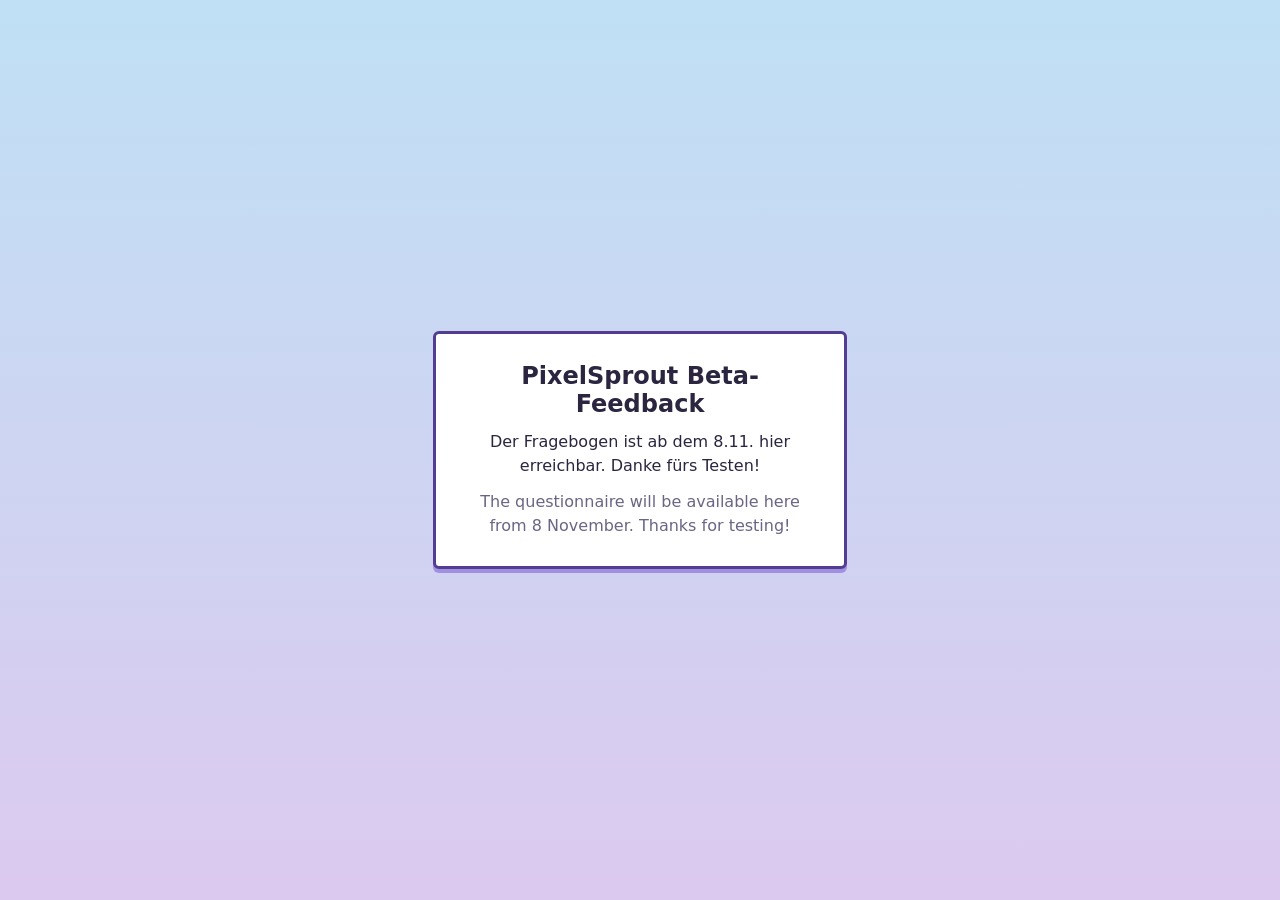
==== umfrage/index.html @ 31a5e8e2 "Survey page /umfrage: placeholder now, forwards to the questionnaire once its link is set" ====
<!doctype html>
<html lang="de">
<head>
  <meta charset="utf-8">
  <meta name="viewport" content="width=device-width, initial-scale=1">
  <title>PixelSprout Beta-Feedback</title>
  <meta name="robots" content="noindex">
  <!-- Once the questionnaire is published, put its link into FORM_URL:
       the page then forwards straight to it. Empty = placeholder text. -->
  <script>
    var FORM_URL = '';
    if (FORM_URL) location.replace(FORM_URL);
  </script>
  <style>
    body { margin: 0; min-height: 100vh; display: flex; align-items: center; justify-content: center;
      background: linear-gradient(#BFE0F5, #DCC9F0); font-family: system-ui, sans-serif; color: #2b2540; }
    .box { background: #fff; border: 3px solid #543d90; border-radius: 6px; padding: 28px 24px; margin: 16px;
      max-width: 360px; text-align: center; box-shadow: 0 4px 0 #9f90e0; }
    h1 { font-size: 24px; margin: 0 0 12px; }
    p { margin: 0; line-height: 1.5; }
  </style>
</head>
<body>
  <div class="box">
    <h1>PixelSprout Beta-Feedback</h1>
    <p>Der Fragebogen ist ab dem 8.11. hier erreichbar. Danke fürs Testen!</p>
    <p style="margin-top:12px;color:#6b6585">The questionnaire will be available here from 8 November. Thanks for testing!</p>
  </div>
</body>
</html>
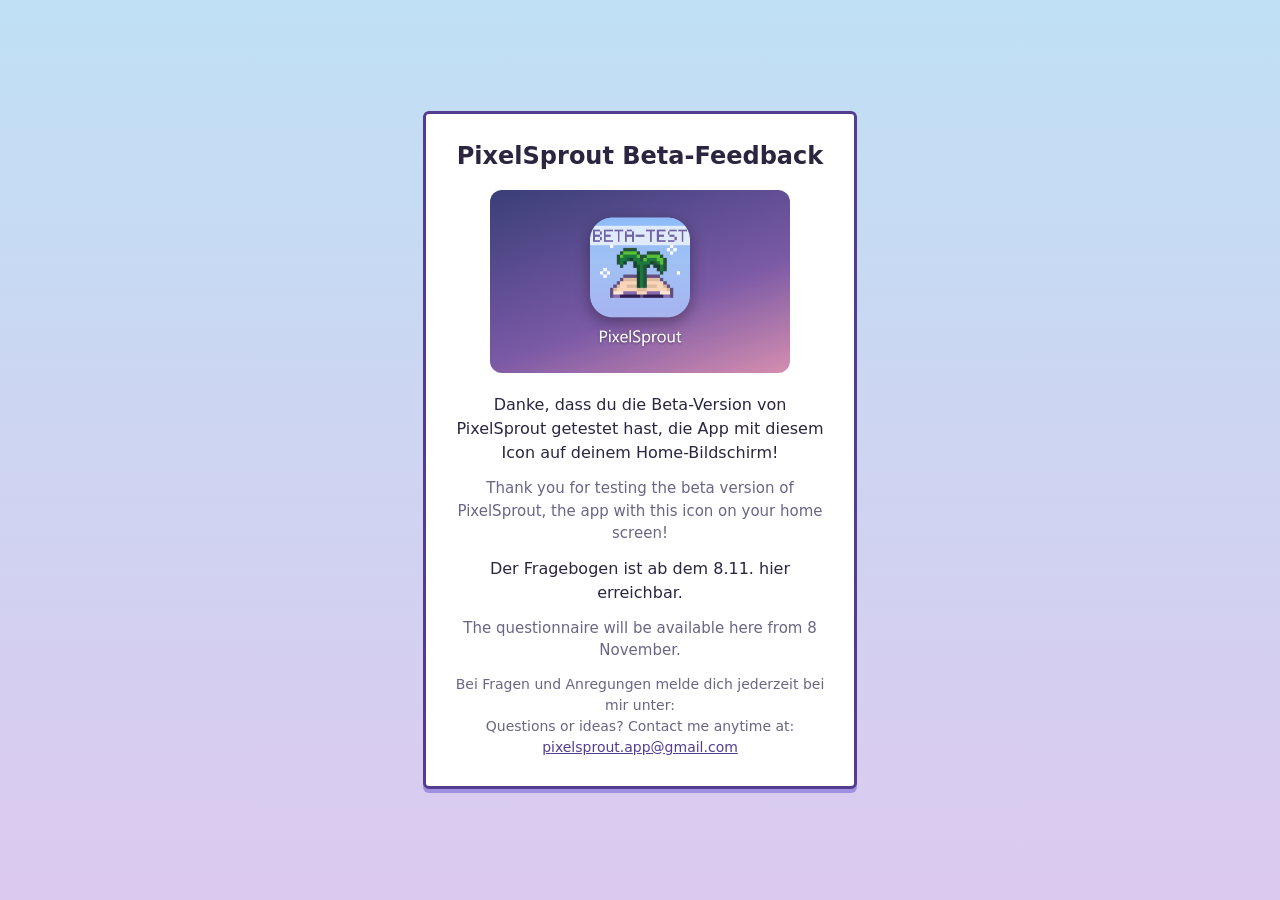
==== commit 36541c56: "Survey page: beta icon picture with thanks, button once the form link is set, contact email" ====
--- a/umfrage/index.html
+++ b/umfrage/index.html
@@ -5,26 +5,50 @@
   <meta name="viewport" content="width=device-width, initial-scale=1">
   <title>PixelSprout Beta-Feedback</title>
   <meta name="robots" content="noindex">
-  <!-- Once the questionnaire is published, put its link into FORM_URL:
-       the page then forwards straight to it. Empty = placeholder text. -->
-  <script>
-    var FORM_URL = '';
-    if (FORM_URL) location.replace(FORM_URL);
-  </script>
   <style>
     body { margin: 0; min-height: 100vh; display: flex; align-items: center; justify-content: center;
       background: linear-gradient(#BFE0F5, #DCC9F0); font-family: system-ui, sans-serif; color: #2b2540; }
     .box { background: #fff; border: 3px solid #543d90; border-radius: 6px; padding: 28px 24px; margin: 16px;
-      max-width: 360px; text-align: center; box-shadow: 0 4px 0 #9f90e0; }
-    h1 { font-size: 24px; margin: 0 0 12px; }
-    p { margin: 0; line-height: 1.5; }
+      max-width: 380px; text-align: center; box-shadow: 0 4px 0 #9f90e0; }
+    h1 { font-size: 24px; margin: 0 0 16px; }
+    p { margin: 0 0 12px; line-height: 1.5; }
+    .en { color: #6b6585; font-size: 15px; }
+    img { width: 100%; max-width: 300px; border-radius: 12px; margin: 4px 0 16px; }
+    .button { display: inline-block; margin: 8px 0 16px; padding: 12px 22px; background: #efeaff; color: #2b2540;
+      border: 3px solid #a98cf5; border-bottom-width: 6px; border-radius: 4px; font-weight: 700; text-decoration: none; }
+    .contact { font-size: 14px; color: #6b6585; margin: 0; }
+    .contact a { color: #543d90; }
+    [hidden] { display: none; }
   </style>
 </head>
 <body>
   <div class="box">
     <h1>PixelSprout Beta-Feedback</h1>
-    <p>Der Fragebogen ist ab dem 8.11. hier erreichbar. Danke fürs Testen!</p>
-    <p style="margin-top:12px;color:#6b6585">The questionnaire will be available here from 8 November. Thanks for testing!</p>
+    <img src="../img/umfrage_homescreen_icon.png" alt="Das PixelSprout-Icon mit dem Schriftzug BETA-TEST auf dem Home-Bildschirm">
+    <p>Danke, dass du die Beta-Version von PixelSprout getestet hast, die App mit diesem Icon auf deinem Home-Bildschirm!</p>
+    <p class="en">Thank you for testing the beta version of PixelSprout, the app with this icon on your home screen!</p>
+
+    <!-- Once the questionnaire is published, put its link (ending in
+         /viewform) into FORM_URL: the button then appears. Empty = the
+         "available from 8 November" note. -->
+    <div id="soon">
+      <p>Der Fragebogen ist ab dem 8.11. hier erreichbar.</p>
+      <p class="en">The questionnaire will be available here from 8 November.</p>
+    </div>
+    <a id="form" class="button" hidden>Zum Fragebogen / Open questionnaire</a>
+
+    <p class="contact">Bei Fragen und Anregungen melde dich jederzeit bei mir unter:<br>
+      Questions or ideas? Contact me anytime at:<br>
+      <a href="mailto:pixelsprout.app@gmail.com">pixelsprout.app@gmail.com</a></p>
   </div>
+  <script>
+    var FORM_URL = '';
+    if (FORM_URL) {
+      var link = document.getElementById('form');
+      link.href = FORM_URL;
+      link.hidden = false;
+      document.getElementById('soon').hidden = true;
+    }
+  </script>
 </body>
 </html>
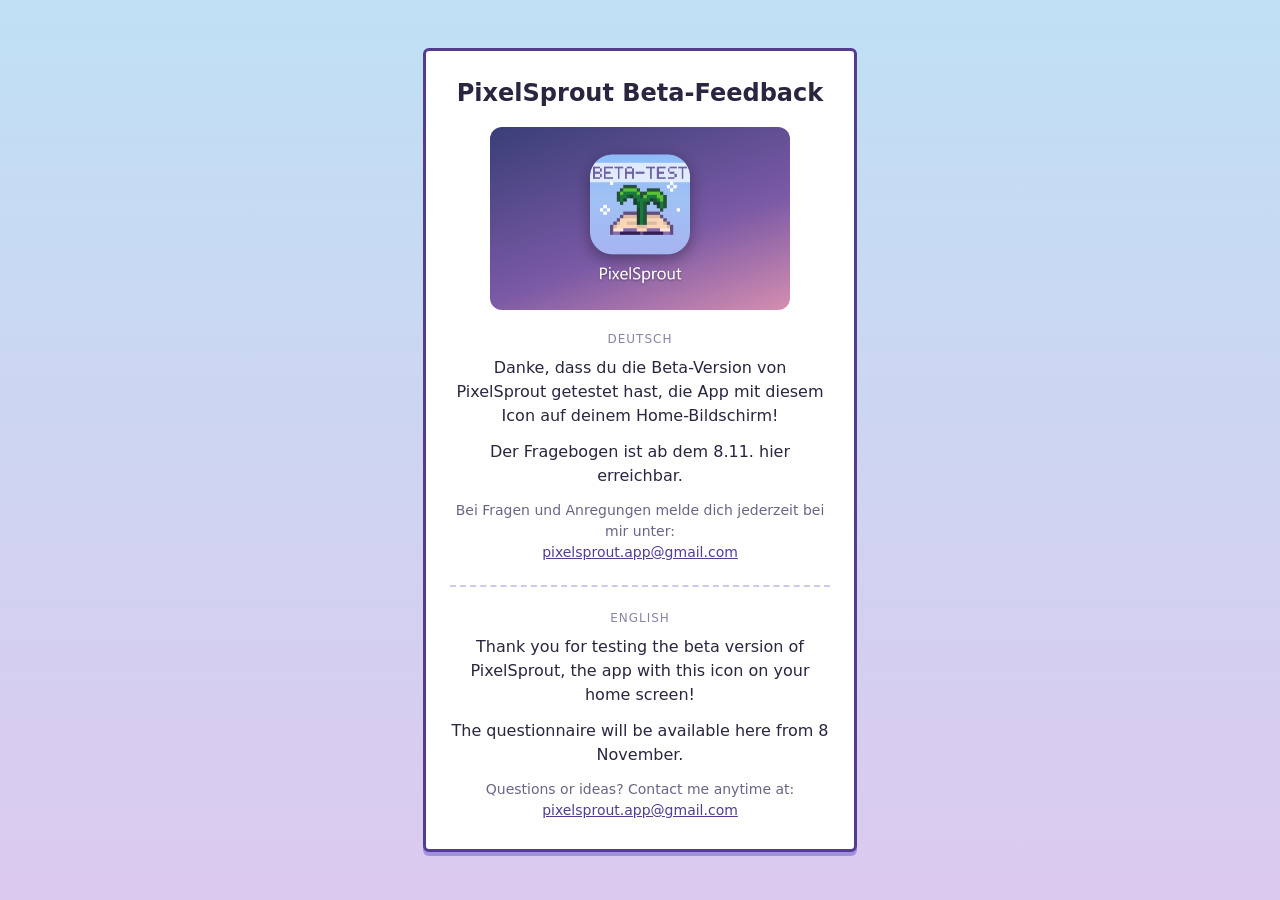
==== commit 3c446b0f: "Survey page: German and English as separate sections" ====
--- a/umfrage/index.html
+++ b/umfrage/index.html
@@ -12,9 +12,10 @@
       max-width: 380px; text-align: center; box-shadow: 0 4px 0 #9f90e0; }
     h1 { font-size: 24px; margin: 0 0 16px; }
     p { margin: 0 0 12px; line-height: 1.5; }
-    .en { color: #6b6585; font-size: 15px; }
     img { width: 100%; max-width: 300px; border-radius: 12px; margin: 4px 0 16px; }
-    .button { display: inline-block; margin: 8px 0 16px; padding: 12px 22px; background: #efeaff; color: #2b2540;
+    hr { border: none; border-top: 2px dashed #cfc8e8; margin: 22px 0; }
+    .lang { font-size: 12px; letter-spacing: 1px; color: #8a83a3; margin: 0 0 8px; }
+    .button { display: inline-block; margin: 4px 0 14px; padding: 12px 22px; background: #efeaff; color: #2b2540;
       border: 3px solid #a98cf5; border-bottom-width: 6px; border-radius: 4px; font-weight: 700; text-decoration: none; }
     .contact { font-size: 14px; color: #6b6585; margin: 0; }
     .contact a { color: #543d90; }
@@ -25,29 +26,36 @@
   <div class="box">
     <h1>PixelSprout Beta-Feedback</h1>
     <img src="../img/umfrage_homescreen_icon.png" alt="Das PixelSprout-Icon mit dem Schriftzug BETA-TEST auf dem Home-Bildschirm">
-    <p>Danke, dass du die Beta-Version von PixelSprout getestet hast, die App mit diesem Icon auf deinem Home-Bildschirm!</p>
-    <p class="en">Thank you for testing the beta version of PixelSprout, the app with this icon on your home screen!</p>
 
-    <!-- Once the questionnaire is published, put its link (ending in
-         /viewform) into FORM_URL: the button then appears. Empty = the
-         "available from 8 November" note. -->
-    <div id="soon">
-      <p>Der Fragebogen ist ab dem 8.11. hier erreichbar.</p>
-      <p class="en">The questionnaire will be available here from 8 November.</p>
-    </div>
-    <a id="form" class="button" hidden>Zum Fragebogen / Open questionnaire</a>
+    <!-- Each language has the same parts: thanks, then either the
+         "available from 8 November" note or the button, then contact. -->
+    <section lang="de">
+      <p class="lang">DEUTSCH</p>
+      <p>Danke, dass du die Beta-Version von PixelSprout getestet hast, die App mit diesem Icon auf deinem Home-Bildschirm!</p>
+      <p class="soon">Der Fragebogen ist ab dem 8.11. hier erreichbar.</p>
+      <a class="button form" hidden>Zum Fragebogen</a>
+      <p class="contact">Bei Fragen und Anregungen melde dich jederzeit bei mir unter:<br>
+        <a href="mailto:pixelsprout.app@gmail.com">pixelsprout.app@gmail.com</a></p>
+    </section>
 
-    <p class="contact">Bei Fragen und Anregungen melde dich jederzeit bei mir unter:<br>
-      Questions or ideas? Contact me anytime at:<br>
-      <a href="mailto:pixelsprout.app@gmail.com">pixelsprout.app@gmail.com</a></p>
+    <hr>
+
+    <section lang="en">
+      <p class="lang">ENGLISH</p>
+      <p>Thank you for testing the beta version of PixelSprout, the app with this icon on your home screen!</p>
+      <p class="soon">The questionnaire will be available here from 8 November.</p>
+      <a class="button form" hidden>Open questionnaire</a>
+      <p class="contact">Questions or ideas? Contact me anytime at:<br>
+        <a href="mailto:pixelsprout.app@gmail.com">pixelsprout.app@gmail.com</a></p>
+    </section>
   </div>
   <script>
+    // Once the questionnaire is published, put its link (ending in
+    // /viewform) here: the buttons then replace the "from 8 November" notes.
     var FORM_URL = '';
     if (FORM_URL) {
-      var link = document.getElementById('form');
-      link.href = FORM_URL;
-      link.hidden = false;
-      document.getElementById('soon').hidden = true;
+      document.querySelectorAll('.form').forEach(function (a) { a.href = FORM_URL; a.hidden = false; });
+      document.querySelectorAll('.soon').forEach(function (p) { p.hidden = true; });
     }
   </script>
 </body>
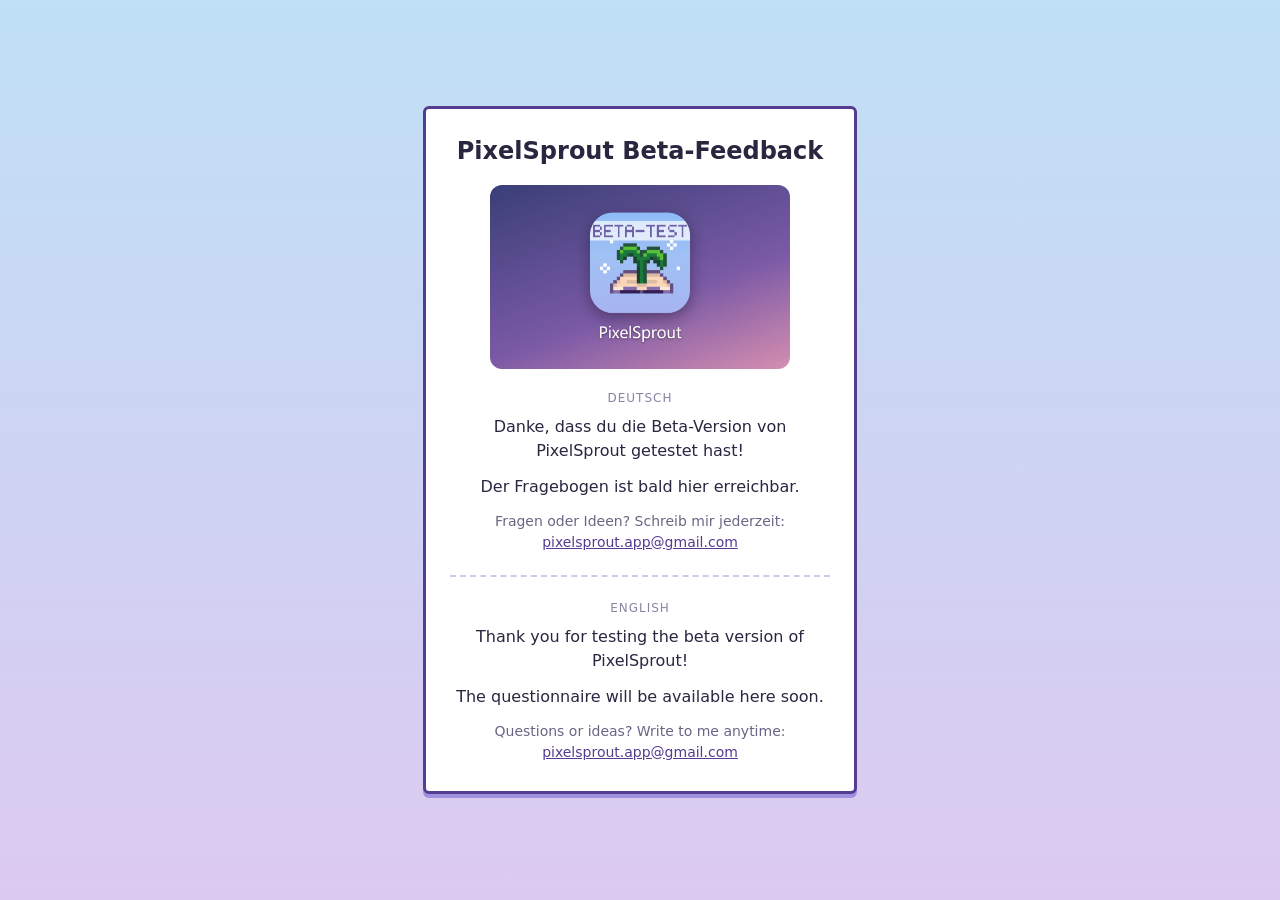
==== commit d38ff59a: "Survey page: shorter thanks, 'available soon', shorter contact line" ====
--- a/umfrage/index.html
+++ b/umfrage/index.html
@@ -28,13 +28,13 @@
     <img src="../img/umfrage_homescreen_icon.png" alt="Das PixelSprout-Icon mit dem Schriftzug BETA-TEST auf dem Home-Bildschirm">
 
     <!-- Each language has the same parts: thanks, then either the
-         "available from 8 November" note or the button, then contact. -->
+         "available soon" note or the button, then contact. -->
     <section lang="de">
       <p class="lang">DEUTSCH</p>
-      <p>Danke, dass du die Beta-Version von PixelSprout getestet hast, die App mit diesem Icon auf deinem Home-Bildschirm!</p>
-      <p class="soon">Der Fragebogen ist ab dem 8.11. hier erreichbar.</p>
+      <p>Danke, dass du die Beta-Version von PixelSprout getestet hast!</p>
+      <p class="soon">Der Fragebogen ist bald hier erreichbar.</p>
       <a class="button form" hidden>Zum Fragebogen</a>
-      <p class="contact">Bei Fragen und Anregungen melde dich jederzeit bei mir unter:<br>
+      <p class="contact">Fragen oder Ideen? Schreib mir jederzeit:<br>
         <a href="mailto:pixelsprout.app@gmail.com">pixelsprout.app@gmail.com</a></p>
     </section>
 
@@ -42,16 +42,16 @@
 
     <section lang="en">
       <p class="lang">ENGLISH</p>
-      <p>Thank you for testing the beta version of PixelSprout, the app with this icon on your home screen!</p>
-      <p class="soon">The questionnaire will be available here from 8 November.</p>
+      <p>Thank you for testing the beta version of PixelSprout!</p>
+      <p class="soon">The questionnaire will be available here soon.</p>
       <a class="button form" hidden>Open questionnaire</a>
-      <p class="contact">Questions or ideas? Contact me anytime at:<br>
+      <p class="contact">Questions or ideas? Write to me anytime:<br>
         <a href="mailto:pixelsprout.app@gmail.com">pixelsprout.app@gmail.com</a></p>
     </section>
   </div>
   <script>
     // Once the questionnaire is published, put its link (ending in
-    // /viewform) here: the buttons then replace the "from 8 November" notes.
+    // /viewform) here: the buttons then replace the "available soon" notes.
     var FORM_URL = '';
     if (FORM_URL) {
       document.querySelectorAll('.form').forEach(function (a) { a.href = FORM_URL; a.hidden = false; });
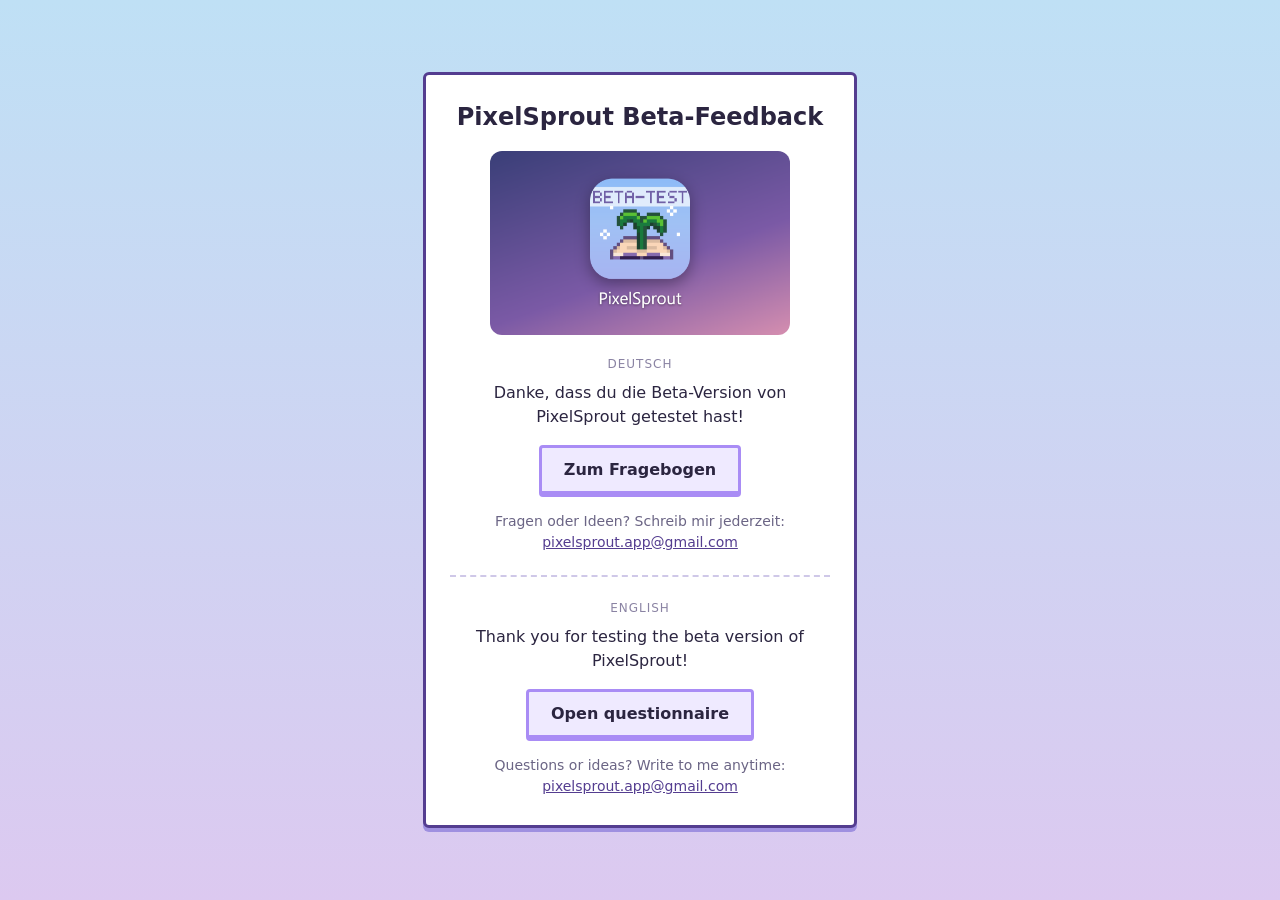
==== commit 10875af7: "Survey page: link the German and the English questionnaire" ====
--- a/umfrage/index.html
+++ b/umfrage/index.html
@@ -50,13 +50,21 @@
     </section>
   </div>
   <script>
-    // Once the questionnaire is published, put its link (ending in
-    // /viewform) here: the buttons then replace the "available soon" notes.
-    var FORM_URL = '';
-    if (FORM_URL) {
-      document.querySelectorAll('.form').forEach(function (a) { a.href = FORM_URL; a.hidden = false; });
-      document.querySelectorAll('.soon').forEach(function (p) { p.hidden = true; });
-    }
+    // One questionnaire per language (Google Forms, /viewform links). A
+    // section's button appears as soon as its link is set; empty = the
+    // "available soon" note stays.
+    var FORM_URLS = {
+      de: 'https://docs.google.com/forms/d/e/1FAIpQLSfa6N2X0ScjmehuQzqrPPVV2UKqs3rhAV2LBuLgjzL3aRjYoA/viewform',
+      en: 'https://docs.google.com/forms/d/e/1FAIpQLScbrA1gHw9gpwb5ANKBEgY83mrZz1gbPIEGtNFG-WfKLCmwHA/viewform',
+    };
+    document.querySelectorAll('section[lang]').forEach(function (section) {
+      var url = FORM_URLS[section.lang];
+      if (!url) return;
+      var link = section.querySelector('.form');
+      link.href = url;
+      link.hidden = false;
+      section.querySelector('.soon').hidden = true;
+    });
   </script>
 </body>
 </html>
